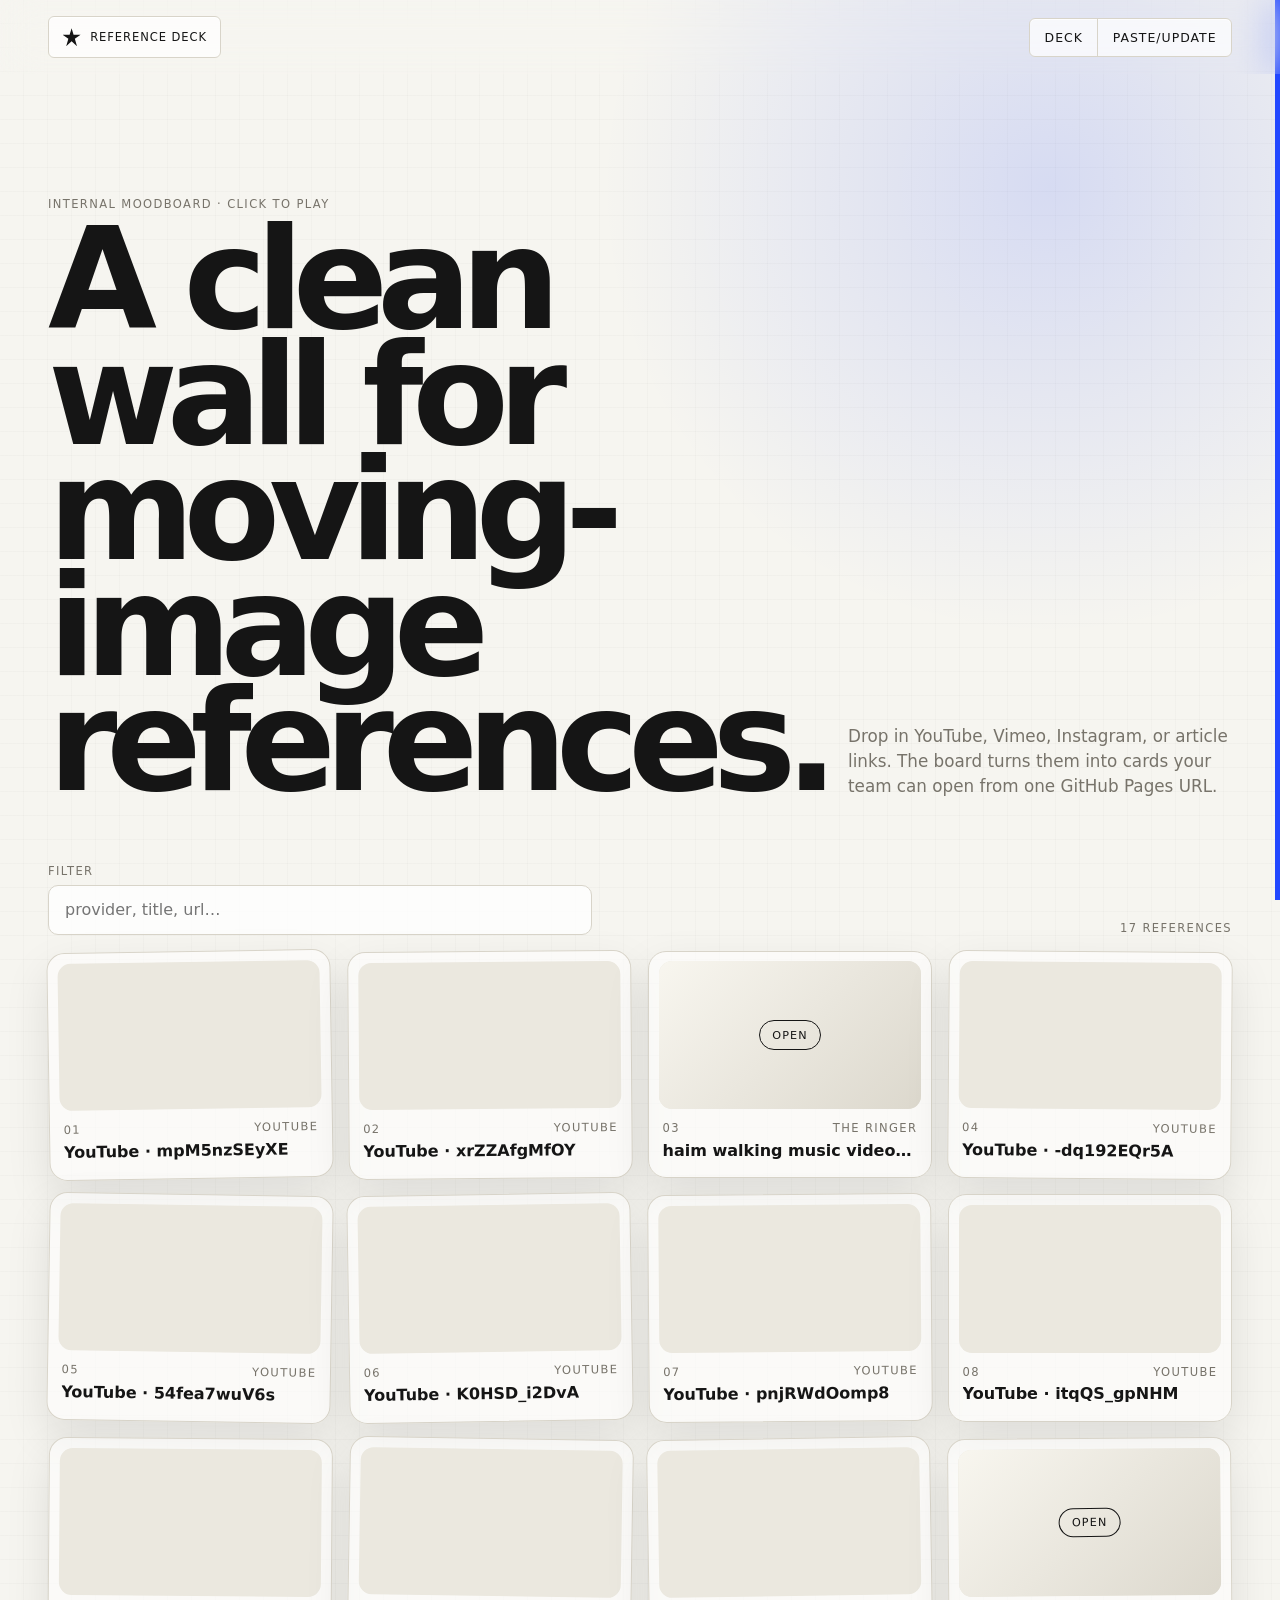
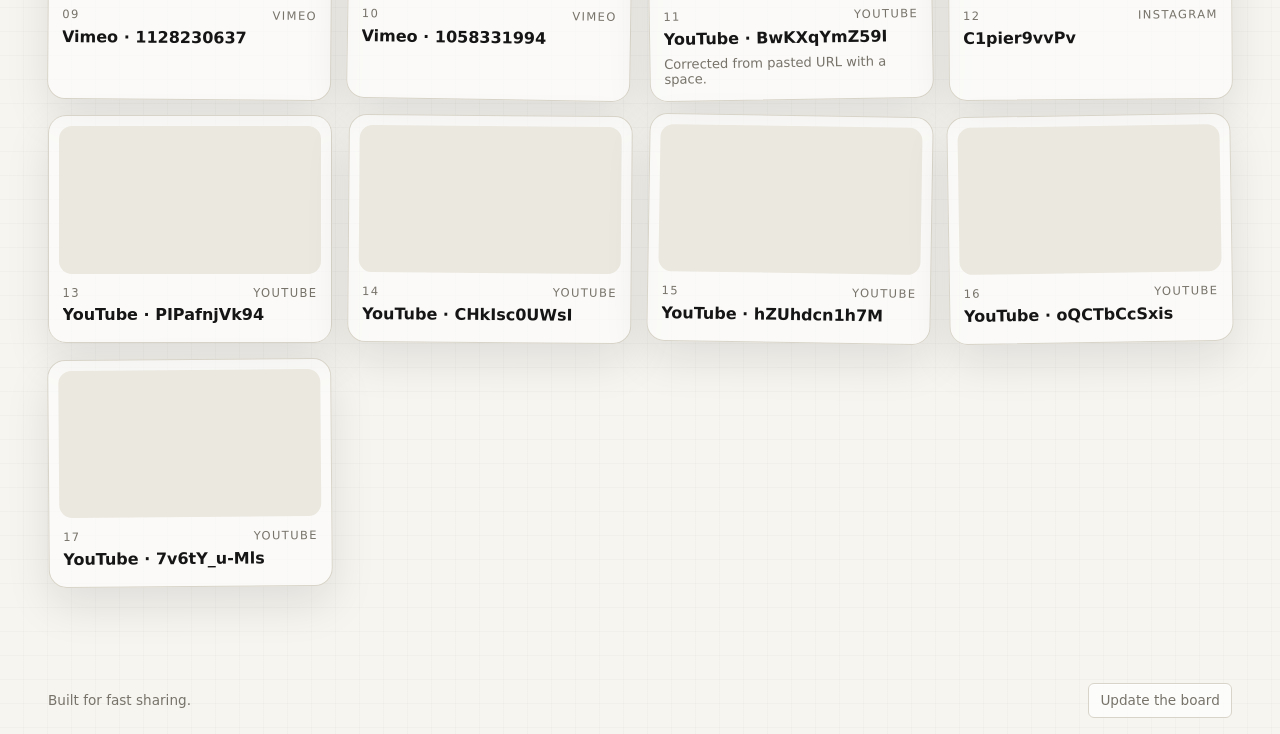
==== index.html @ 8a028670 "Build GitHub Pages reference deck" ====
<!doctype html>
<html lang="en">
  <head>
    <meta charset="utf-8" />
    <meta name="viewport" content="width=device-width, initial-scale=1" />
    <meta name="description" content="A minimal internal moving-image reference board." />
    <title>Reference Deck</title>
    <link rel="preconnect" href="https://www.youtube-nocookie.com" />
    <link rel="preconnect" href="https://player.vimeo.com" />
    <link rel="stylesheet" href="styles.css" />
  </head>
  <body>
    <header class="site-header">
      <a class="brand" href="./" aria-label="Reference Deck home">
        <span class="brand-mark"></span>
        <span>Reference Deck</span>
      </a>
      <nav class="nav">
        <a href="#grid">deck</a>
        <a href="admin.html">paste/update</a>
      </nav>
    </header>

    <main>
      <section class="hero" aria-labelledby="page-title">
        <div>
          <p class="eyebrow">internal moodboard · click to play</p>
          <h1 id="page-title">A clean wall for moving-image references.</h1>
        </div>
        <p class="hero-copy">Drop in YouTube, Vimeo, Instagram, or article links. The board turns them into cards your team can open from one GitHub Pages URL.</p>
      </section>

      <section class="toolbar" aria-label="Reference controls">
        <label class="search-wrap">
          <span>filter</span>
          <input id="search" type="search" placeholder="provider, title, url…" autocomplete="off" />
        </label>
        <div class="stats"><span id="count">0</span> references</div>
      </section>

      <section id="grid" class="reference-grid" aria-live="polite"></section>
      <p id="empty" class="empty" hidden>No references match that filter.</p>
    </main>

    <footer class="site-footer">
      <span>Built for fast sharing.</span>
      <a href="admin.html">Update the board</a>
    </footer>

    <template id="card-template">
      <article class="card">
        <a class="media" target="_blank" rel="noreferrer">
          <iframe title="" loading="lazy" allow="accelerometer; autoplay; clipboard-write; encrypted-media; gyroscope; picture-in-picture; web-share" allowfullscreen></iframe>
          <div class="fallback"><span>open</span></div>
        </a>
        <div class="card-meta">
          <span class="index"></span>
          <span class="provider"></span>
        </div>
        <a class="card-title" target="_blank" rel="noreferrer"></a>
        <p class="note"></p>
      </article>
    </template>

    <script src="app.js" type="module"></script>
  </body>
</html>
---- styles.css ----
:root {
  --bg: #f6f5f0;
  --ink: #151515;
  --muted: #77736a;
  --line: #d8d4c9;
  --panel: rgba(255, 255, 255, 0.72);
  --blue: #2147ff;
  --red: #ff3a2f;
  --shadow: 0 18px 45px rgba(24, 24, 24, 0.10);
  font-family: Inter, ui-sans-serif, system-ui, -apple-system, BlinkMacSystemFont, "Segoe UI", sans-serif;
}

* { box-sizing: border-box; }

body {
  margin: 0;
  min-height: 100vh;
  color: var(--ink);
  background:
    radial-gradient(circle at 82% 8%, rgba(33, 71, 255, 0.15), transparent 28rem),
    linear-gradient(90deg, transparent 0 23px, rgba(21, 21, 21, 0.035) 24px),
    linear-gradient(180deg, transparent 0 23px, rgba(21, 21, 21, 0.035) 24px),
    var(--bg);
  background-size: auto, 24px 24px, 24px 24px, auto;
}

body::after {
  content: "";
  position: fixed;
  inset: 0 0 0 auto;
  width: 5px;
  background: var(--blue);
  pointer-events: none;
}

a { color: inherit; }

.site-header,
.site-footer {
  display: flex;
  align-items: center;
  justify-content: space-between;
  gap: 1rem;
  padding: 1rem clamp(1rem, 4vw, 3rem);
}

.site-header { position: sticky; top: 0; z-index: 5; backdrop-filter: blur(18px); }

.brand,
.nav,
.site-footer a,
button,
.ghost-button {
  border: 1px solid var(--line);
  border-radius: 6px;
  background: var(--panel);
  box-shadow: inset 0 1px 0 rgba(255,255,255,.8);
}

.brand {
  display: inline-flex;
  align-items: center;
  gap: .6rem;
  padding: .7rem .85rem;
  text-decoration: none;
  text-transform: uppercase;
  letter-spacing: .08em;
  font-size: .72rem;
}

.brand-mark {
  width: 18px;
  height: 18px;
  background: var(--ink);
  clip-path: polygon(50% 0, 61% 36%, 100% 36%, 68% 58%, 80% 100%, 50% 73%, 20% 100%, 32% 58%, 0 36%, 39% 36%);
}

.nav { display: flex; overflow: hidden; }
.nav a { padding: .7rem .9rem; text-decoration: none; font-size: .78rem; text-transform: uppercase; letter-spacing: .08em; }
.nav a + a { border-left: 1px solid var(--line); }

main { width: min(1500px, 100%); margin: 0 auto; padding: 3rem clamp(1rem, 4vw, 3rem) 5rem; }

.hero { display: grid; grid-template-columns: minmax(0, 1.1fr) minmax(17rem, .55fr); gap: 2rem; align-items: end; margin: 7vh 0 4rem; }
.eyebrow, .card-meta, .stats, label span { color: var(--muted); text-transform: uppercase; letter-spacing: .12em; font-size: .72rem; }
h1 { max-width: 980px; margin: 0; font-size: clamp(3.2rem, 11vw, 10rem); line-height: .82; letter-spacing: -.08em; }
.hero-copy { max-width: 31rem; margin: 0; color: var(--muted); font-size: 1.05rem; line-height: 1.5; }

.toolbar { display: flex; align-items: end; justify-content: space-between; gap: 1rem; margin-bottom: 1rem; }
.search-wrap { display: grid; gap: .45rem; width: min(34rem, 100%); }
input, textarea { width: 100%; border: 1px solid var(--line); border-radius: 10px; background: rgba(255,255,255,.82); color: var(--ink); padding: .9rem 1rem; font: inherit; }
textarea { min-height: 18rem; resize: vertical; font-family: ui-monospace, SFMono-Regular, Menlo, Consolas, monospace; }

.reference-grid { display: grid; grid-template-columns: repeat(auto-fill, minmax(250px, 1fr)); gap: 1rem; perspective: 1200px; }
.card { min-width: 0; border: 1px solid var(--line); border-radius: 18px; padding: .6rem; background: rgba(255,255,255,.58); box-shadow: var(--shadow); transform: rotate(var(--tilt, 0deg)); transition: transform .18s ease, box-shadow .18s ease; }
.card:hover { transform: translateY(-6px) rotate(0deg); box-shadow: 0 24px 70px rgba(24,24,24,.16); }
.media { position: relative; display: block; aspect-ratio: 16 / 9; overflow: hidden; border-radius: 13px; background: #ebe8df; }
.media iframe { width: 100%; height: 100%; border: 0; }
.fallback { position: absolute; inset: 0; display: grid; place-items: center; background: linear-gradient(135deg, #f8f6ef, #dcd8cd); }
.fallback span { border: 1px solid var(--ink); border-radius: 999px; padding: .45rem .75rem; text-transform: uppercase; letter-spacing: .1em; font-size: .7rem; }
.card-meta { display: flex; justify-content: space-between; margin: .75rem .25rem .35rem; }
.card-title { display: block; margin: 0 .25rem .5rem; overflow: hidden; text-overflow: ellipsis; white-space: nowrap; font-weight: 650; text-decoration: none; }
.note { margin: 0 .25rem .25rem; color: var(--muted); font-size: .82rem; }
.empty { color: var(--muted); padding: 2rem 0; }

.admin-layout { display: grid; grid-template-columns: minmax(0, 1fr) 22rem; gap: 1rem; align-items: start; }
.panel { border: 1px solid var(--line); border-radius: 18px; background: var(--panel); padding: 1rem; box-shadow: var(--shadow); }
.actions { display: flex; flex-wrap: wrap; gap: .6rem; margin-top: .8rem; }
button, .ghost-button { cursor: pointer; padding: .8rem 1rem; font: inherit; text-decoration: none; }
button.primary { background: var(--ink); color: white; border-color: var(--ink); }
.help { color: var(--muted); line-height: 1.5; }
.status { min-height: 1.5rem; color: var(--blue); }
.site-footer { color: var(--muted); font-size: .85rem; }
.site-footer a { padding: .55rem .7rem; text-decoration: none; }

@media (max-width: 760px) {
  .hero, .admin-layout { grid-template-columns: 1fr; }
  .site-header { align-items: stretch; flex-direction: column; }
  .nav { width: 100%; }
  .nav a { flex: 1; text-align: center; }
  .toolbar { align-items: stretch; flex-direction: column; }
}
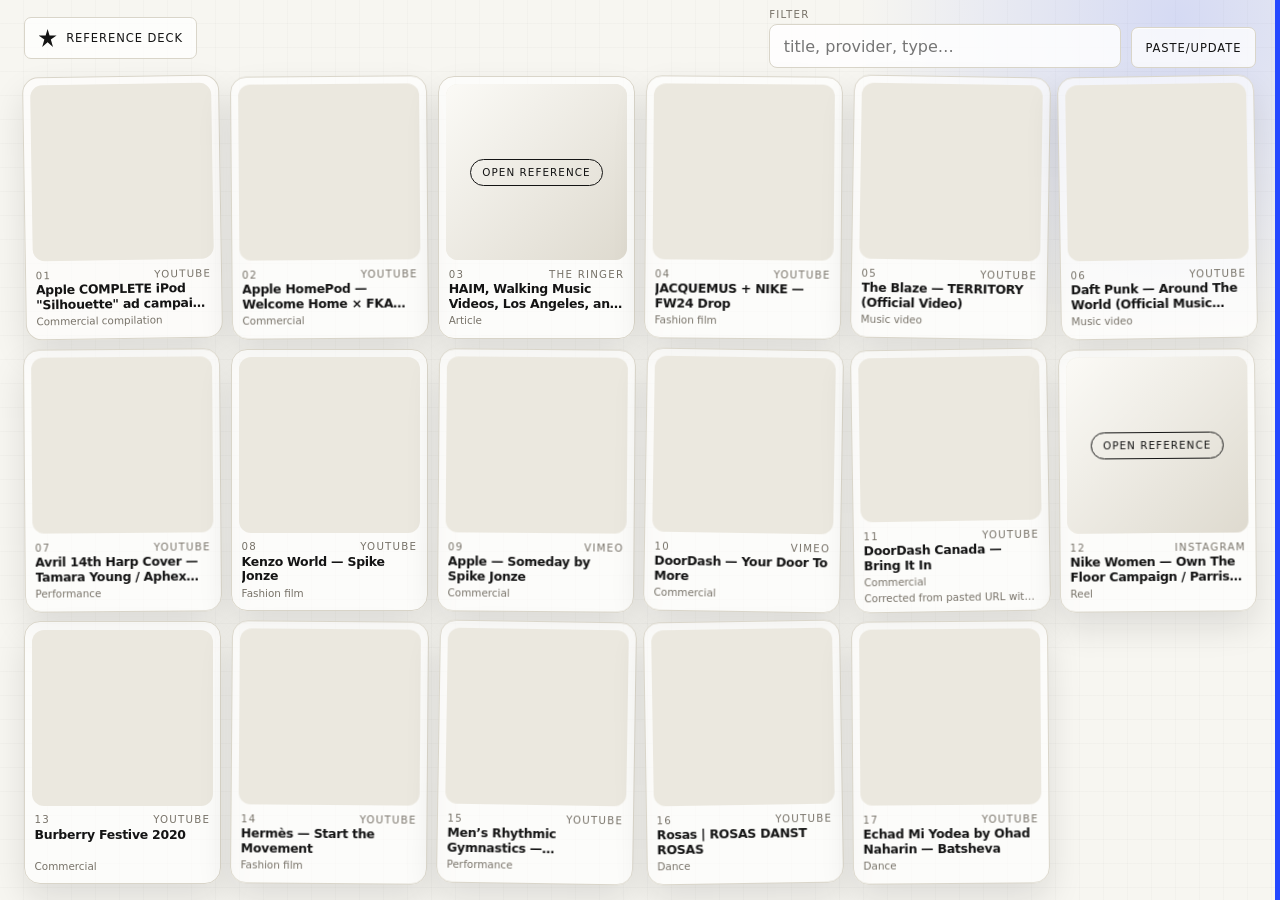
==== commit 02638840: "Simplify reference deck layout" ====
--- a/index.html
+++ b/index.html
@@ -3,7 +3,7 @@
   <head>
     <meta charset="utf-8" />
     <meta name="viewport" content="width=device-width, initial-scale=1" />
-    <meta name="description" content="A minimal internal moving-image reference board." />
+    <meta name="description" content="A one-screen internal moving-image reference board." />
     <title>Reference Deck</title>
     <link rel="preconnect" href="https://www.youtube-nocookie.com" />
     <link rel="preconnect" href="https://player.vimeo.com" />
@@ -11,54 +11,30 @@
   </head>
   <body>
     <header class="site-header">
-      <a class="brand" href="./" aria-label="Reference Deck home">
-        <span class="brand-mark"></span>
-        <span>Reference Deck</span>
-      </a>
-      <nav class="nav">
-        <a href="#grid">deck</a>
-        <a href="admin.html">paste/update</a>
-      </nav>
+      <a class="brand" href="./" aria-label="Reference Deck home"><span class="brand-mark"></span><span>Reference Deck</span></a>
+      <div class="header-tools">
+        <label class="search-wrap"><span>filter</span><input id="search" type="search" placeholder="title, provider, type…" autocomplete="off" /></label>
+        <a class="admin-link" href="admin.html">paste/update</a>
+      </div>
     </header>
 
-    <main>
-      <section class="hero" aria-labelledby="page-title">
-        <div>
-          <p class="eyebrow">internal moodboard · click to play</p>
-          <h1 id="page-title">A clean wall for moving-image references.</h1>
-        </div>
-        <p class="hero-copy">Drop in YouTube, Vimeo, Instagram, or article links. The board turns them into cards your team can open from one GitHub Pages URL.</p>
-      </section>
-
-      <section class="toolbar" aria-label="Reference controls">
-        <label class="search-wrap">
-          <span>filter</span>
-          <input id="search" type="search" placeholder="provider, title, url…" autocomplete="off" />
-        </label>
-        <div class="stats"><span id="count">0</span> references</div>
-      </section>
-
+    <main class="deck-shell">
       <section id="grid" class="reference-grid" aria-live="polite"></section>
-      <p id="empty" class="empty" hidden>No references match that filter.</p>
+      <p id="empty" class="empty" hidden>No matches.</p>
     </main>
-
-    <footer class="site-footer">
-      <span>Built for fast sharing.</span>
-      <a href="admin.html">Update the board</a>
-    </footer>
 
     <template id="card-template">
       <article class="card">
-        <a class="media" target="_blank" rel="noreferrer">
+        <a class="media" target="_blank" rel="noreferrer" aria-label="Open reference">
           <iframe title="" loading="lazy" allow="accelerometer; autoplay; clipboard-write; encrypted-media; gyroscope; picture-in-picture; web-share" allowfullscreen></iframe>
-          <div class="fallback"><span>open</span></div>
+          <div class="fallback"><span>open reference</span></div>
         </a>
-        <div class="card-meta">
-          <span class="index"></span>
-          <span class="provider"></span>
+        <div class="card-info">
+          <div class="card-meta"><span class="index"></span><span class="provider"></span></div>
+          <a class="card-title" target="_blank" rel="noreferrer"></a>
+          <p class="type"></p>
+          <p class="note"></p>
         </div>
-        <a class="card-title" target="_blank" rel="noreferrer"></a>
-        <p class="note"></p>
       </article>
     </template>
 
--- a/styles.css
+++ b/styles.css
@@ -1,25 +1,26 @@
 :root {
-  --bg: #f6f5f0;
-  --ink: #151515;
-  --muted: #77736a;
-  --line: #d8d4c9;
-  --panel: rgba(255, 255, 255, 0.72);
-  --blue: #2147ff;
+  --bg: #f7f6f1;
+  --ink: #141414;
+  --muted: #777268;
+  --line: #d9d5c9;
+  --panel: rgba(255, 255, 255, 0.76);
+  --blue: #2448ff;
   --red: #ff3a2f;
-  --shadow: 0 18px 45px rgba(24, 24, 24, 0.10);
+  --shadow: 0 16px 34px rgba(20, 20, 20, 0.11);
   font-family: Inter, ui-sans-serif, system-ui, -apple-system, BlinkMacSystemFont, "Segoe UI", sans-serif;
 }
 
 * { box-sizing: border-box; }
 
+html, body { height: 100%; overflow: hidden; }
+
 body {
   margin: 0;
-  min-height: 100vh;
   color: var(--ink);
   background:
-    radial-gradient(circle at 82% 8%, rgba(33, 71, 255, 0.15), transparent 28rem),
-    linear-gradient(90deg, transparent 0 23px, rgba(21, 21, 21, 0.035) 24px),
-    linear-gradient(180deg, transparent 0 23px, rgba(21, 21, 21, 0.035) 24px),
+    radial-gradient(circle at 92% 2%, rgba(36, 72, 255, 0.16), transparent 20rem),
+    linear-gradient(90deg, transparent 0 23px, rgba(20, 20, 20, 0.035) 24px),
+    linear-gradient(180deg, transparent 0 23px, rgba(20, 20, 20, 0.035) 24px),
     var(--bg);
   background-size: auto, 24px 24px, 24px 24px, auto;
 }
@@ -35,24 +36,18 @@
 
 a { color: inherit; }
 
-.site-header,
-.site-footer {
+.site-header {
+  height: 76px;
   display: flex;
   align-items: center;
   justify-content: space-between;
   gap: 1rem;
-  padding: 1rem clamp(1rem, 4vw, 3rem);
+  padding: .85rem clamp(.85rem, 2vw, 1.5rem);
 }
 
-.site-header { position: sticky; top: 0; z-index: 5; backdrop-filter: blur(18px); }
-
-.brand,
-.nav,
-.site-footer a,
-button,
-.ghost-button {
+.brand, .admin-link, input, button, .ghost-button {
   border: 1px solid var(--line);
-  border-radius: 6px;
+  border-radius: 7px;
   background: var(--panel);
   box-shadow: inset 0 1px 0 rgba(255,255,255,.8);
 }
@@ -66,6 +61,7 @@
   text-transform: uppercase;
   letter-spacing: .08em;
   font-size: .72rem;
+  white-space: nowrap;
 }
 
 .brand-mark {
@@ -75,34 +71,56 @@
   clip-path: polygon(50% 0, 61% 36%, 100% 36%, 68% 58%, 80% 100%, 50% 73%, 20% 100%, 32% 58%, 0 36%, 39% 36%);
 }
 
-.nav { display: flex; overflow: hidden; }
-.nav a { padding: .7rem .9rem; text-decoration: none; font-size: .78rem; text-transform: uppercase; letter-spacing: .08em; }
-.nav a + a { border-left: 1px solid var(--line); }
+.header-tools { display: flex; align-items: end; gap: .6rem; min-width: 0; }
+.search-wrap { display: grid; gap: .25rem; width: min(30vw, 22rem); }
+.search-wrap span, .card-meta, label span { color: var(--muted); text-transform: uppercase; letter-spacing: .12em; font-size: .64rem; }
+input, textarea { width: 100%; border: 1px solid var(--line); border-radius: 8px; background: rgba(255,255,255,.84); color: var(--ink); padding: .72rem .85rem; font: inherit; }
+.admin-link { padding: .78rem .85rem; text-decoration: none; text-transform: uppercase; letter-spacing: .08em; font-size: .72rem; white-space: nowrap; }
 
-main { width: min(1500px, 100%); margin: 0 auto; padding: 3rem clamp(1rem, 4vw, 3rem) 5rem; }
+.deck-shell { height: calc(100vh - 76px); padding: 0 clamp(.85rem, 2vw, 1.5rem) 1rem; }
+.reference-grid {
+  height: 100%;
+  display: grid;
+  grid-template-columns: repeat(6, minmax(0, 1fr));
+  grid-auto-rows: minmax(0, 1fr);
+  gap: clamp(.45rem, .8vw, .8rem);
+  perspective: 1200px;
+}
 
-.hero { display: grid; grid-template-columns: minmax(0, 1.1fr) minmax(17rem, .55fr); gap: 2rem; align-items: end; margin: 7vh 0 4rem; }
-.eyebrow, .card-meta, .stats, label span { color: var(--muted); text-transform: uppercase; letter-spacing: .12em; font-size: .72rem; }
-h1 { max-width: 980px; margin: 0; font-size: clamp(3.2rem, 11vw, 10rem); line-height: .82; letter-spacing: -.08em; }
+.card {
+  min-width: 0;
+  min-height: 0;
+  display: grid;
+  grid-template-rows: minmax(0, 1fr) auto;
+  border: 1px solid var(--line);
+  border-radius: 16px;
+  padding: .45rem;
+  background: rgba(255,255,255,.62);
+  box-shadow: var(--shadow);
+  transform: rotate(var(--tilt, 0deg));
+  transition: transform .18s ease, box-shadow .18s ease;
+  overflow: hidden;
+}
+.card:hover { transform: translateY(-4px) rotate(0deg); box-shadow: 0 22px 54px rgba(20,20,20,.16); z-index: 2; }
+.media { position: relative; display: block; min-height: 0; overflow: hidden; border-radius: 12px; background: #ebe8df; }
+.media iframe { width: 100%; height: 100%; border: 0; }
+.fallback { position: absolute; inset: 0; display: grid; place-items: center; background: linear-gradient(135deg, #fbfaf6, #dedacf); }
+.fallback span { border: 1px solid var(--ink); border-radius: 999px; padding: .4rem .7rem; text-transform: uppercase; letter-spacing: .1em; font-size: .65rem; }
+.card-info { min-width: 0; padding: .45rem .15rem .05rem; }
+.card-meta { display: flex; justify-content: space-between; gap: .5rem; margin-bottom: .18rem; }
+.card-title { display: -webkit-box; -webkit-line-clamp: 2; -webkit-box-orient: vertical; overflow: hidden; min-height: 2.3em; font-size: clamp(.78rem, .95vw, .98rem); line-height: 1.13; font-weight: 720; letter-spacing: -.02em; text-decoration: none; }
+.type, .note { margin: .2rem 0 0; color: var(--muted); font-size: clamp(.65rem, .72vw, .78rem); overflow: hidden; text-overflow: ellipsis; white-space: nowrap; }
+.empty { position: fixed; inset: 50% auto auto 50%; transform: translate(-50%, -50%); color: var(--muted); }
+
+/* Admin page keeps the same visual system but is allowed to scroll for editing long lists. */
+body:has(.admin-layout) { overflow: auto; }
+body:has(.admin-layout) .site-header { position: sticky; top: 0; z-index: 5; backdrop-filter: blur(18px); }
+body:has(.admin-layout) main { width: min(1280px, 100%); margin: 0 auto; padding: 2rem clamp(1rem, 4vw, 3rem) 5rem; }
+.hero { display: grid; grid-template-columns: minmax(0, 1fr) minmax(17rem, .45fr); gap: 2rem; align-items: end; margin: 4vh 0 2rem; }
+.eyebrow { color: var(--muted); text-transform: uppercase; letter-spacing: .12em; font-size: .72rem; }
+h1 { max-width: 900px; margin: 0; font-size: clamp(3rem, 8vw, 7rem); line-height: .86; letter-spacing: -.08em; }
 .hero-copy { max-width: 31rem; margin: 0; color: var(--muted); font-size: 1.05rem; line-height: 1.5; }
-
-.toolbar { display: flex; align-items: end; justify-content: space-between; gap: 1rem; margin-bottom: 1rem; }
-.search-wrap { display: grid; gap: .45rem; width: min(34rem, 100%); }
-input, textarea { width: 100%; border: 1px solid var(--line); border-radius: 10px; background: rgba(255,255,255,.82); color: var(--ink); padding: .9rem 1rem; font: inherit; }
 textarea { min-height: 18rem; resize: vertical; font-family: ui-monospace, SFMono-Regular, Menlo, Consolas, monospace; }
-
-.reference-grid { display: grid; grid-template-columns: repeat(auto-fill, minmax(250px, 1fr)); gap: 1rem; perspective: 1200px; }
-.card { min-width: 0; border: 1px solid var(--line); border-radius: 18px; padding: .6rem; background: rgba(255,255,255,.58); box-shadow: var(--shadow); transform: rotate(var(--tilt, 0deg)); transition: transform .18s ease, box-shadow .18s ease; }
-.card:hover { transform: translateY(-6px) rotate(0deg); box-shadow: 0 24px 70px rgba(24,24,24,.16); }
-.media { position: relative; display: block; aspect-ratio: 16 / 9; overflow: hidden; border-radius: 13px; background: #ebe8df; }
-.media iframe { width: 100%; height: 100%; border: 0; }
-.fallback { position: absolute; inset: 0; display: grid; place-items: center; background: linear-gradient(135deg, #f8f6ef, #dcd8cd); }
-.fallback span { border: 1px solid var(--ink); border-radius: 999px; padding: .45rem .75rem; text-transform: uppercase; letter-spacing: .1em; font-size: .7rem; }
-.card-meta { display: flex; justify-content: space-between; margin: .75rem .25rem .35rem; }
-.card-title { display: block; margin: 0 .25rem .5rem; overflow: hidden; text-overflow: ellipsis; white-space: nowrap; font-weight: 650; text-decoration: none; }
-.note { margin: 0 .25rem .25rem; color: var(--muted); font-size: .82rem; }
-.empty { color: var(--muted); padding: 2rem 0; }
-
 .admin-layout { display: grid; grid-template-columns: minmax(0, 1fr) 22rem; gap: 1rem; align-items: start; }
 .panel { border: 1px solid var(--line); border-radius: 18px; background: var(--panel); padding: 1rem; box-shadow: var(--shadow); }
 .actions { display: flex; flex-wrap: wrap; gap: .6rem; margin-top: .8rem; }
@@ -110,13 +128,18 @@
 button.primary { background: var(--ink); color: white; border-color: var(--ink); }
 .help { color: var(--muted); line-height: 1.5; }
 .status { min-height: 1.5rem; color: var(--blue); }
-.site-footer { color: var(--muted); font-size: .85rem; }
-.site-footer a { padding: .55rem .7rem; text-decoration: none; }
 
-@media (max-width: 760px) {
-  .hero, .admin-layout { grid-template-columns: 1fr; }
-  .site-header { align-items: stretch; flex-direction: column; }
-  .nav { width: 100%; }
-  .nav a { flex: 1; text-align: center; }
-  .toolbar { align-items: stretch; flex-direction: column; }
+@media (max-width: 1100px) { .reference-grid { grid-template-columns: repeat(5, minmax(0, 1fr)); } }
+@media (max-width: 860px) {
+  .site-header { height: 116px; align-items: stretch; flex-direction: column; }
+  .header-tools { width: 100%; }
+  .search-wrap { width: 100%; }
+  .deck-shell { height: calc(100vh - 116px); }
+  .reference-grid { grid-template-columns: repeat(3, minmax(0, 1fr)); }
+  .admin-layout, .hero { grid-template-columns: 1fr; }
 }
+@media (max-width: 560px) {
+  .reference-grid { grid-template-columns: repeat(2, minmax(0, 1fr)); }
+  .card-title { -webkit-line-clamp: 1; min-height: auto; }
+  .type, .note { display: none; }
+}
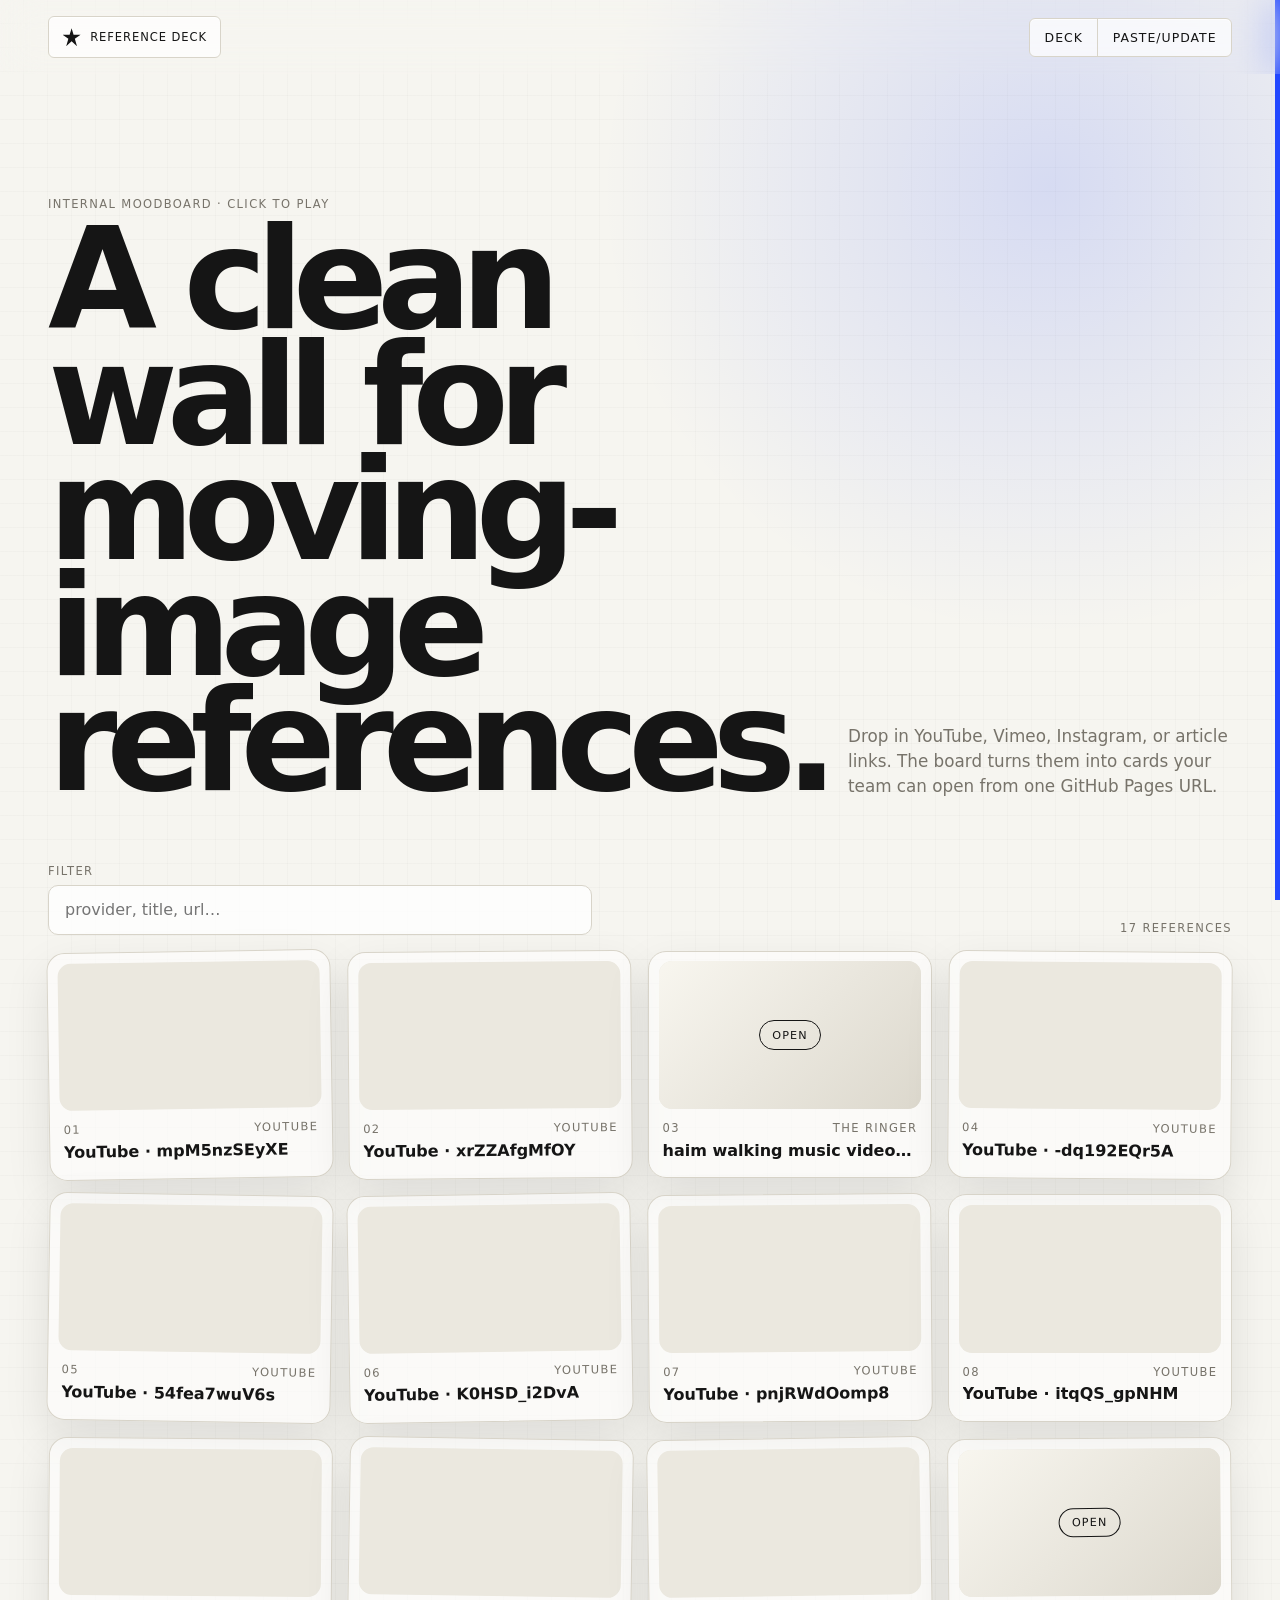
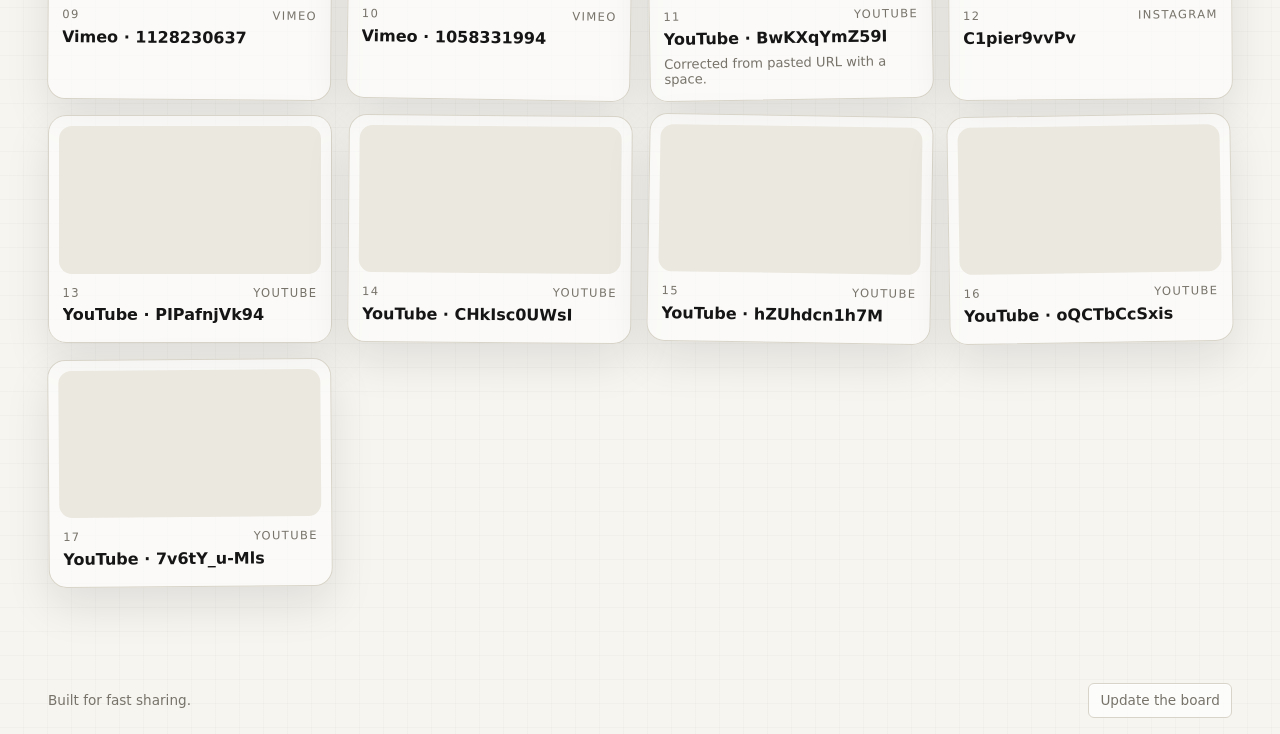
==== commit 8cbd8003: "Merge branch 'main' into codex/create-github-pages-video-reference-site-mbjbkf" ====
--- a/index.html
+++ b/index.html
@@ -3,7 +3,7 @@
   <head>
     <meta charset="utf-8" />
     <meta name="viewport" content="width=device-width, initial-scale=1" />
-    <meta name="description" content="A one-screen internal moving-image reference board." />
+    <meta name="description" content="A minimal internal moving-image reference board." />
     <title>Reference Deck</title>
     <link rel="preconnect" href="https://www.youtube-nocookie.com" />
     <link rel="preconnect" href="https://player.vimeo.com" />
@@ -11,30 +11,54 @@
   </head>
   <body>
     <header class="site-header">
-      <a class="brand" href="./" aria-label="Reference Deck home"><span class="brand-mark"></span><span>Reference Deck</span></a>
-      <div class="header-tools">
-        <label class="search-wrap"><span>filter</span><input id="search" type="search" placeholder="title, provider, type…" autocomplete="off" /></label>
-        <a class="admin-link" href="admin.html">paste/update</a>
-      </div>
+      <a class="brand" href="./" aria-label="Reference Deck home">
+        <span class="brand-mark"></span>
+        <span>Reference Deck</span>
+      </a>
+      <nav class="nav">
+        <a href="#grid">deck</a>
+        <a href="admin.html">paste/update</a>
+      </nav>
     </header>
 
-    <main class="deck-shell">
+    <main>
+      <section class="hero" aria-labelledby="page-title">
+        <div>
+          <p class="eyebrow">internal moodboard · click to play</p>
+          <h1 id="page-title">A clean wall for moving-image references.</h1>
+        </div>
+        <p class="hero-copy">Drop in YouTube, Vimeo, Instagram, or article links. The board turns them into cards your team can open from one GitHub Pages URL.</p>
+      </section>
+
+      <section class="toolbar" aria-label="Reference controls">
+        <label class="search-wrap">
+          <span>filter</span>
+          <input id="search" type="search" placeholder="provider, title, url…" autocomplete="off" />
+        </label>
+        <div class="stats"><span id="count">0</span> references</div>
+      </section>
+
       <section id="grid" class="reference-grid" aria-live="polite"></section>
-      <p id="empty" class="empty" hidden>No matches.</p>
+      <p id="empty" class="empty" hidden>No references match that filter.</p>
     </main>
+
+    <footer class="site-footer">
+      <span>Built for fast sharing.</span>
+      <a href="admin.html">Update the board</a>
+    </footer>
 
     <template id="card-template">
       <article class="card">
-        <a class="media" target="_blank" rel="noreferrer" aria-label="Open reference">
+        <a class="media" target="_blank" rel="noreferrer">
           <iframe title="" loading="lazy" allow="accelerometer; autoplay; clipboard-write; encrypted-media; gyroscope; picture-in-picture; web-share" allowfullscreen></iframe>
-          <div class="fallback"><span>open reference</span></div>
+          <div class="fallback"><span>open</span></div>
         </a>
-        <div class="card-info">
-          <div class="card-meta"><span class="index"></span><span class="provider"></span></div>
-          <a class="card-title" target="_blank" rel="noreferrer"></a>
-          <p class="type"></p>
-          <p class="note"></p>
+        <div class="card-meta">
+          <span class="index"></span>
+          <span class="provider"></span>
         </div>
+        <a class="card-title" target="_blank" rel="noreferrer"></a>
+        <p class="note"></p>
       </article>
     </template>
 
--- a/styles.css
+++ b/styles.css
@@ -1,26 +1,25 @@
 :root {
-  --bg: #f7f6f1;
-  --ink: #141414;
-  --muted: #777268;
-  --line: #d9d5c9;
-  --panel: rgba(255, 255, 255, 0.76);
-  --blue: #2448ff;
+  --bg: #f6f5f0;
+  --ink: #151515;
+  --muted: #77736a;
+  --line: #d8d4c9;
+  --panel: rgba(255, 255, 255, 0.72);
+  --blue: #2147ff;
   --red: #ff3a2f;
-  --shadow: 0 16px 34px rgba(20, 20, 20, 0.11);
+  --shadow: 0 18px 45px rgba(24, 24, 24, 0.10);
   font-family: Inter, ui-sans-serif, system-ui, -apple-system, BlinkMacSystemFont, "Segoe UI", sans-serif;
 }
 
 * { box-sizing: border-box; }
 
-html, body { height: 100%; overflow: hidden; }
-
 body {
   margin: 0;
+  min-height: 100vh;
   color: var(--ink);
   background:
-    radial-gradient(circle at 92% 2%, rgba(36, 72, 255, 0.16), transparent 20rem),
-    linear-gradient(90deg, transparent 0 23px, rgba(20, 20, 20, 0.035) 24px),
-    linear-gradient(180deg, transparent 0 23px, rgba(20, 20, 20, 0.035) 24px),
+    radial-gradient(circle at 82% 8%, rgba(33, 71, 255, 0.15), transparent 28rem),
+    linear-gradient(90deg, transparent 0 23px, rgba(21, 21, 21, 0.035) 24px),
+    linear-gradient(180deg, transparent 0 23px, rgba(21, 21, 21, 0.035) 24px),
     var(--bg);
   background-size: auto, 24px 24px, 24px 24px, auto;
 }
@@ -36,18 +35,24 @@
 
 a { color: inherit; }
 
-.site-header {
-  height: 76px;
+.site-header,
+.site-footer {
   display: flex;
   align-items: center;
   justify-content: space-between;
   gap: 1rem;
-  padding: .85rem clamp(.85rem, 2vw, 1.5rem);
+  padding: 1rem clamp(1rem, 4vw, 3rem);
 }
 
-.brand, .admin-link, input, button, .ghost-button {
+.site-header { position: sticky; top: 0; z-index: 5; backdrop-filter: blur(18px); }
+
+.brand,
+.nav,
+.site-footer a,
+button,
+.ghost-button {
   border: 1px solid var(--line);
-  border-radius: 7px;
+  border-radius: 6px;
   background: var(--panel);
   box-shadow: inset 0 1px 0 rgba(255,255,255,.8);
 }
@@ -61,7 +66,6 @@
   text-transform: uppercase;
   letter-spacing: .08em;
   font-size: .72rem;
-  white-space: nowrap;
 }
 
 .brand-mark {
@@ -71,56 +75,34 @@
   clip-path: polygon(50% 0, 61% 36%, 100% 36%, 68% 58%, 80% 100%, 50% 73%, 20% 100%, 32% 58%, 0 36%, 39% 36%);
 }
 
-.header-tools { display: flex; align-items: end; gap: .6rem; min-width: 0; }
-.search-wrap { display: grid; gap: .25rem; width: min(30vw, 22rem); }
-.search-wrap span, .card-meta, label span { color: var(--muted); text-transform: uppercase; letter-spacing: .12em; font-size: .64rem; }
-input, textarea { width: 100%; border: 1px solid var(--line); border-radius: 8px; background: rgba(255,255,255,.84); color: var(--ink); padding: .72rem .85rem; font: inherit; }
-.admin-link { padding: .78rem .85rem; text-decoration: none; text-transform: uppercase; letter-spacing: .08em; font-size: .72rem; white-space: nowrap; }
+.nav { display: flex; overflow: hidden; }
+.nav a { padding: .7rem .9rem; text-decoration: none; font-size: .78rem; text-transform: uppercase; letter-spacing: .08em; }
+.nav a + a { border-left: 1px solid var(--line); }
 
-.deck-shell { height: calc(100vh - 76px); padding: 0 clamp(.85rem, 2vw, 1.5rem) 1rem; }
-.reference-grid {
-  height: 100%;
-  display: grid;
-  grid-template-columns: repeat(6, minmax(0, 1fr));
-  grid-auto-rows: minmax(0, 1fr);
-  gap: clamp(.45rem, .8vw, .8rem);
-  perspective: 1200px;
-}
+main { width: min(1500px, 100%); margin: 0 auto; padding: 3rem clamp(1rem, 4vw, 3rem) 5rem; }
 
-.card {
-  min-width: 0;
-  min-height: 0;
-  display: grid;
-  grid-template-rows: minmax(0, 1fr) auto;
-  border: 1px solid var(--line);
-  border-radius: 16px;
-  padding: .45rem;
-  background: rgba(255,255,255,.62);
-  box-shadow: var(--shadow);
-  transform: rotate(var(--tilt, 0deg));
-  transition: transform .18s ease, box-shadow .18s ease;
-  overflow: hidden;
-}
-.card:hover { transform: translateY(-4px) rotate(0deg); box-shadow: 0 22px 54px rgba(20,20,20,.16); z-index: 2; }
-.media { position: relative; display: block; min-height: 0; overflow: hidden; border-radius: 12px; background: #ebe8df; }
+.hero { display: grid; grid-template-columns: minmax(0, 1.1fr) minmax(17rem, .55fr); gap: 2rem; align-items: end; margin: 7vh 0 4rem; }
+.eyebrow, .card-meta, .stats, label span { color: var(--muted); text-transform: uppercase; letter-spacing: .12em; font-size: .72rem; }
+h1 { max-width: 980px; margin: 0; font-size: clamp(3.2rem, 11vw, 10rem); line-height: .82; letter-spacing: -.08em; }
+.hero-copy { max-width: 31rem; margin: 0; color: var(--muted); font-size: 1.05rem; line-height: 1.5; }
+
+.toolbar { display: flex; align-items: end; justify-content: space-between; gap: 1rem; margin-bottom: 1rem; }
+.search-wrap { display: grid; gap: .45rem; width: min(34rem, 100%); }
+input, textarea { width: 100%; border: 1px solid var(--line); border-radius: 10px; background: rgba(255,255,255,.82); color: var(--ink); padding: .9rem 1rem; font: inherit; }
+textarea { min-height: 18rem; resize: vertical; font-family: ui-monospace, SFMono-Regular, Menlo, Consolas, monospace; }
+
+.reference-grid { display: grid; grid-template-columns: repeat(auto-fill, minmax(250px, 1fr)); gap: 1rem; perspective: 1200px; }
+.card { min-width: 0; border: 1px solid var(--line); border-radius: 18px; padding: .6rem; background: rgba(255,255,255,.58); box-shadow: var(--shadow); transform: rotate(var(--tilt, 0deg)); transition: transform .18s ease, box-shadow .18s ease; }
+.card:hover { transform: translateY(-6px) rotate(0deg); box-shadow: 0 24px 70px rgba(24,24,24,.16); }
+.media { position: relative; display: block; aspect-ratio: 16 / 9; overflow: hidden; border-radius: 13px; background: #ebe8df; }
 .media iframe { width: 100%; height: 100%; border: 0; }
-.fallback { position: absolute; inset: 0; display: grid; place-items: center; background: linear-gradient(135deg, #fbfaf6, #dedacf); }
-.fallback span { border: 1px solid var(--ink); border-radius: 999px; padding: .4rem .7rem; text-transform: uppercase; letter-spacing: .1em; font-size: .65rem; }
-.card-info { min-width: 0; padding: .45rem .15rem .05rem; }
-.card-meta { display: flex; justify-content: space-between; gap: .5rem; margin-bottom: .18rem; }
-.card-title { display: -webkit-box; -webkit-line-clamp: 2; -webkit-box-orient: vertical; overflow: hidden; min-height: 2.3em; font-size: clamp(.78rem, .95vw, .98rem); line-height: 1.13; font-weight: 720; letter-spacing: -.02em; text-decoration: none; }
-.type, .note { margin: .2rem 0 0; color: var(--muted); font-size: clamp(.65rem, .72vw, .78rem); overflow: hidden; text-overflow: ellipsis; white-space: nowrap; }
-.empty { position: fixed; inset: 50% auto auto 50%; transform: translate(-50%, -50%); color: var(--muted); }
+.fallback { position: absolute; inset: 0; display: grid; place-items: center; background: linear-gradient(135deg, #f8f6ef, #dcd8cd); }
+.fallback span { border: 1px solid var(--ink); border-radius: 999px; padding: .45rem .75rem; text-transform: uppercase; letter-spacing: .1em; font-size: .7rem; }
+.card-meta { display: flex; justify-content: space-between; margin: .75rem .25rem .35rem; }
+.card-title { display: block; margin: 0 .25rem .5rem; overflow: hidden; text-overflow: ellipsis; white-space: nowrap; font-weight: 650; text-decoration: none; }
+.note { margin: 0 .25rem .25rem; color: var(--muted); font-size: .82rem; }
+.empty { color: var(--muted); padding: 2rem 0; }
 
-/* Admin page keeps the same visual system but is allowed to scroll for editing long lists. */
-body:has(.admin-layout) { overflow: auto; }
-body:has(.admin-layout) .site-header { position: sticky; top: 0; z-index: 5; backdrop-filter: blur(18px); }
-body:has(.admin-layout) main { width: min(1280px, 100%); margin: 0 auto; padding: 2rem clamp(1rem, 4vw, 3rem) 5rem; }
-.hero { display: grid; grid-template-columns: minmax(0, 1fr) minmax(17rem, .45fr); gap: 2rem; align-items: end; margin: 4vh 0 2rem; }
-.eyebrow { color: var(--muted); text-transform: uppercase; letter-spacing: .12em; font-size: .72rem; }
-h1 { max-width: 900px; margin: 0; font-size: clamp(3rem, 8vw, 7rem); line-height: .86; letter-spacing: -.08em; }
-.hero-copy { max-width: 31rem; margin: 0; color: var(--muted); font-size: 1.05rem; line-height: 1.5; }
-textarea { min-height: 18rem; resize: vertical; font-family: ui-monospace, SFMono-Regular, Menlo, Consolas, monospace; }
 .admin-layout { display: grid; grid-template-columns: minmax(0, 1fr) 22rem; gap: 1rem; align-items: start; }
 .panel { border: 1px solid var(--line); border-radius: 18px; background: var(--panel); padding: 1rem; box-shadow: var(--shadow); }
 .actions { display: flex; flex-wrap: wrap; gap: .6rem; margin-top: .8rem; }
@@ -128,18 +110,13 @@
 button.primary { background: var(--ink); color: white; border-color: var(--ink); }
 .help { color: var(--muted); line-height: 1.5; }
 .status { min-height: 1.5rem; color: var(--blue); }
+.site-footer { color: var(--muted); font-size: .85rem; }
+.site-footer a { padding: .55rem .7rem; text-decoration: none; }
 
-@media (max-width: 1100px) { .reference-grid { grid-template-columns: repeat(5, minmax(0, 1fr)); } }
-@media (max-width: 860px) {
-  .site-header { height: 116px; align-items: stretch; flex-direction: column; }
-  .header-tools { width: 100%; }
-  .search-wrap { width: 100%; }
-  .deck-shell { height: calc(100vh - 116px); }
-  .reference-grid { grid-template-columns: repeat(3, minmax(0, 1fr)); }
-  .admin-layout, .hero { grid-template-columns: 1fr; }
+@media (max-width: 760px) {
+  .hero, .admin-layout { grid-template-columns: 1fr; }
+  .site-header { align-items: stretch; flex-direction: column; }
+  .nav { width: 100%; }
+  .nav a { flex: 1; text-align: center; }
+  .toolbar { align-items: stretch; flex-direction: column; }
 }
-@media (max-width: 560px) {
-  .reference-grid { grid-template-columns: repeat(2, minmax(0, 1fr)); }
-  .card-title { -webkit-line-clamp: 1; min-height: auto; }
-  .type, .note { display: none; }
-}
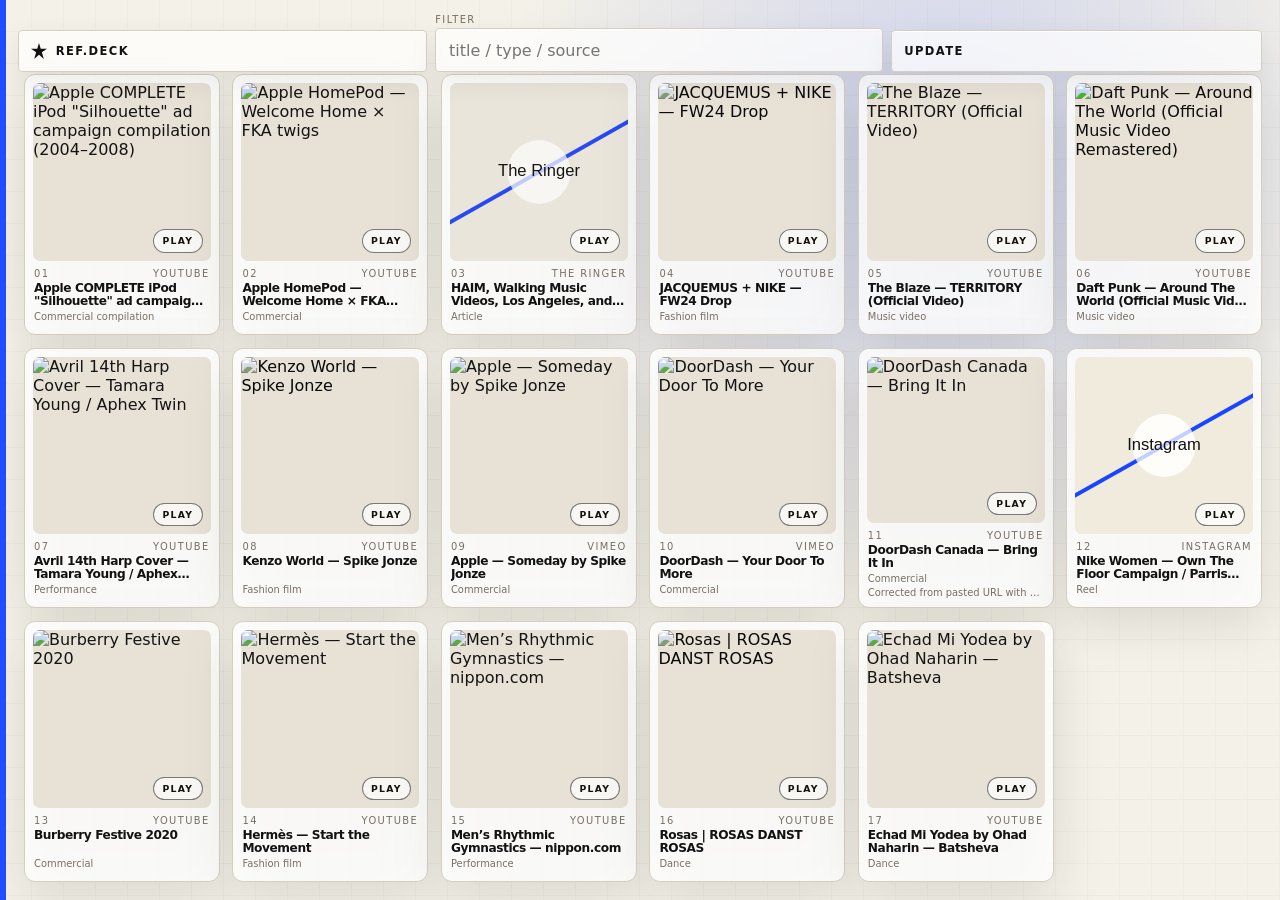
==== commit 0c3436dd: "Redesign deck as visual contact sheet" ====
--- a/index.html
+++ b/index.html
@@ -3,62 +3,36 @@
   <head>
     <meta charset="utf-8" />
     <meta name="viewport" content="width=device-width, initial-scale=1" />
-    <meta name="description" content="A minimal internal moving-image reference board." />
+    <meta name="description" content="A one-screen internal moving-image reference board." />
     <title>Reference Deck</title>
-    <link rel="preconnect" href="https://www.youtube-nocookie.com" />
-    <link rel="preconnect" href="https://player.vimeo.com" />
     <link rel="stylesheet" href="styles.css" />
   </head>
   <body>
-    <header class="site-header">
-      <a class="brand" href="./" aria-label="Reference Deck home">
-        <span class="brand-mark"></span>
-        <span>Reference Deck</span>
-      </a>
-      <nav class="nav">
-        <a href="#grid">deck</a>
-        <a href="admin.html">paste/update</a>
-      </nav>
+    <header class="topbar" aria-label="Reference deck controls">
+      <a class="wordmark" href="./" aria-label="Reference Deck home"><span></span>REF.DECK</a>
+      <label class="filter"><span>filter</span><input id="search" type="search" placeholder="title / type / source" autocomplete="off" /></label>
+      <a class="edit-link" href="admin.html">update</a>
     </header>
 
-    <main>
-      <section class="hero" aria-labelledby="page-title">
-        <div>
-          <p class="eyebrow">internal moodboard · click to play</p>
-          <h1 id="page-title">A clean wall for moving-image references.</h1>
-        </div>
-        <p class="hero-copy">Drop in YouTube, Vimeo, Instagram, or article links. The board turns them into cards your team can open from one GitHub Pages URL.</p>
-      </section>
-
-      <section class="toolbar" aria-label="Reference controls">
-        <label class="search-wrap">
-          <span>filter</span>
-          <input id="search" type="search" placeholder="provider, title, url…" autocomplete="off" />
-        </label>
-        <div class="stats"><span id="count">0</span> references</div>
-      </section>
-
+    <main class="stage" aria-label="Reference board">
       <section id="grid" class="reference-grid" aria-live="polite"></section>
-      <p id="empty" class="empty" hidden>No references match that filter.</p>
+      <p id="empty" class="empty" hidden>No matches.</p>
     </main>
 
-    <footer class="site-footer">
-      <span>Built for fast sharing.</span>
-      <a href="admin.html">Update the board</a>
-    </footer>
-
     <template id="card-template">
-      <article class="card">
-        <a class="media" target="_blank" rel="noreferrer">
-          <iframe title="" loading="lazy" allow="accelerometer; autoplay; clipboard-write; encrypted-media; gyroscope; picture-in-picture; web-share" allowfullscreen></iframe>
-          <div class="fallback"><span>open</span></div>
+      <article class="ref-card">
+        <a class="ref-link" target="_blank" rel="noreferrer">
+          <figure class="thumb-wrap">
+            <img class="thumb" alt="" loading="lazy" />
+            <span class="play">play</span>
+          </figure>
+          <div class="caption">
+            <div class="meta"><span class="index"></span><span class="provider"></span></div>
+            <h2 class="card-title"></h2>
+            <p class="type"></p>
+            <p class="note"></p>
+          </div>
         </a>
-        <div class="card-meta">
-          <span class="index"></span>
-          <span class="provider"></span>
-        </div>
-        <a class="card-title" target="_blank" rel="noreferrer"></a>
-        <p class="note"></p>
       </article>
     </template>
 
--- a/styles.css
+++ b/styles.css
@@ -1,122 +1,217 @@
 :root {
-  --bg: #f6f5f0;
-  --ink: #151515;
-  --muted: #77736a;
-  --line: #d8d4c9;
-  --panel: rgba(255, 255, 255, 0.72);
-  --blue: #2147ff;
-  --red: #ff3a2f;
-  --shadow: 0 18px 45px rgba(24, 24, 24, 0.10);
+  --paper: #f4f1e8;
+  --ink: #121212;
+  --muted: #786f63;
+  --rule: #d5cec0;
+  --blue: #234cff;
+  --red: #ff3b2f;
+  --card: rgba(255, 255, 255, 0.82);
   font-family: Inter, ui-sans-serif, system-ui, -apple-system, BlinkMacSystemFont, "Segoe UI", sans-serif;
 }
 
 * { box-sizing: border-box; }
-
+html, body { width: 100%; height: 100%; overflow: hidden; }
 body {
   margin: 0;
-  min-height: 100vh;
   color: var(--ink);
   background:
-    radial-gradient(circle at 82% 8%, rgba(33, 71, 255, 0.15), transparent 28rem),
-    linear-gradient(90deg, transparent 0 23px, rgba(21, 21, 21, 0.035) 24px),
-    linear-gradient(180deg, transparent 0 23px, rgba(21, 21, 21, 0.035) 24px),
-    var(--bg);
-  background-size: auto, 24px 24px, 24px 24px, auto;
-}
-
-body::after {
+    linear-gradient(90deg, transparent 0 31px, rgba(18,18,18,.045) 32px),
+    linear-gradient(180deg, transparent 0 31px, rgba(18,18,18,.045) 32px),
+    radial-gradient(circle at 74% 16%, rgba(35,76,255,.18), transparent 28rem),
+    var(--paper);
+  background-size: 32px 32px, 32px 32px, auto, auto;
+}
+body::before {
   content: "";
   position: fixed;
-  inset: 0 0 0 auto;
-  width: 5px;
+  inset: 0 auto 0 0;
+  width: 6px;
   background: var(--blue);
+  z-index: 10;
+}
+a { color: inherit; }
+
+.topbar {
+  position: fixed;
+  inset: 14px 18px auto 18px;
+  z-index: 20;
+  display: grid;
+  grid-template-columns: auto minmax(12rem, 28rem) auto;
+  gap: 8px;
+  align-items: end;
   pointer-events: none;
 }
-
-a { color: inherit; }
-
-.site-header,
-.site-footer {
-  display: flex;
-  align-items: center;
-  justify-content: space-between;
-  gap: 1rem;
-  padding: 1rem clamp(1rem, 4vw, 3rem);
-}
-
-.site-header { position: sticky; top: 0; z-index: 5; backdrop-filter: blur(18px); }
-
-.brand,
-.nav,
-.site-footer a,
-button,
-.ghost-button {
-  border: 1px solid var(--line);
-  border-radius: 6px;
-  background: var(--panel);
-  box-shadow: inset 0 1px 0 rgba(255,255,255,.8);
-}
-
-.brand {
+.wordmark, .edit-link, .filter input {
+  pointer-events: auto;
+  border: 1px solid var(--rule);
+  border-radius: 4px;
+  background: rgba(255,255,255,.72);
+  box-shadow: inset 0 1px 0 rgba(255,255,255,.95), 0 10px 30px rgba(18,18,18,.07);
+  backdrop-filter: blur(16px);
+}
+.wordmark, .edit-link {
+  height: 42px;
   display: inline-flex;
   align-items: center;
-  gap: .6rem;
-  padding: .7rem .85rem;
+  gap: .55rem;
+  padding: 0 .75rem;
   text-decoration: none;
+  font-size: .72rem;
+  font-weight: 760;
+  letter-spacing: .12em;
   text-transform: uppercase;
-  letter-spacing: .08em;
-  font-size: .72rem;
-}
-
-.brand-mark {
-  width: 18px;
-  height: 18px;
+  white-space: nowrap;
+}
+.wordmark span {
+  width: 16px;
+  height: 16px;
   background: var(--ink);
   clip-path: polygon(50% 0, 61% 36%, 100% 36%, 68% 58%, 80% 100%, 50% 73%, 20% 100%, 32% 58%, 0 36%, 39% 36%);
 }
-
-.nav { display: flex; overflow: hidden; }
-.nav a { padding: .7rem .9rem; text-decoration: none; font-size: .78rem; text-transform: uppercase; letter-spacing: .08em; }
-.nav a + a { border-left: 1px solid var(--line); }
-
-main { width: min(1500px, 100%); margin: 0 auto; padding: 3rem clamp(1rem, 4vw, 3rem) 5rem; }
-
-.hero { display: grid; grid-template-columns: minmax(0, 1.1fr) minmax(17rem, .55fr); gap: 2rem; align-items: end; margin: 7vh 0 4rem; }
-.eyebrow, .card-meta, .stats, label span { color: var(--muted); text-transform: uppercase; letter-spacing: .12em; font-size: .72rem; }
-h1 { max-width: 980px; margin: 0; font-size: clamp(3.2rem, 11vw, 10rem); line-height: .82; letter-spacing: -.08em; }
+.filter { display: grid; gap: 3px; min-width: 0; }
+.filter span, .meta, label span {
+  color: var(--muted);
+  font-size: .62rem;
+  letter-spacing: .14em;
+  text-transform: uppercase;
+}
+input, textarea {
+  width: 100%;
+  border: 1px solid var(--rule);
+  border-radius: 4px;
+  background: rgba(255,255,255,.82);
+  color: var(--ink);
+  padding: .72rem .8rem;
+  font: inherit;
+}
+
+.stage {
+  position: fixed;
+  inset: 0;
+  padding: 74px 18px 18px 24px;
+}
+.reference-grid {
+  height: 100%;
+  display: grid;
+  grid-template-columns: repeat(6, minmax(0, 1fr));
+  grid-template-rows: repeat(3, minmax(0, 1fr));
+  gap: clamp(8px, 1vw, 14px);
+  perspective: 1600px;
+}
+.ref-card {
+  min-width: 0;
+  min-height: 0;
+  transform: translateY(calc((var(--i) % 3) * 3px)) rotate(var(--tilt));
+  transition: transform .18s ease, filter .18s ease;
+  filter: drop-shadow(0 16px 24px rgba(18,18,18,.13));
+}
+.ref-card:hover {
+  transform: translateY(-8px) rotate(0deg) scale(1.035);
+  filter: drop-shadow(0 28px 42px rgba(18,18,18,.20));
+  z-index: 5;
+}
+.ref-link {
+  height: 100%;
+  display: grid;
+  grid-template-rows: minmax(0, 1fr) auto;
+  color: inherit;
+  text-decoration: none;
+  border: 1px solid var(--rule);
+  border-radius: 11px;
+  background: var(--card);
+  overflow: hidden;
+}
+.thumb-wrap {
+  position: relative;
+  min-height: 0;
+  margin: 8px 8px 0;
+  overflow: hidden;
+  border-radius: 7px;
+  background: #e8e1d6;
+}
+.thumb {
+  width: 100%;
+  height: 100%;
+  display: block;
+  object-fit: cover;
+  filter: saturate(.94) contrast(.98);
+}
+.ref-card:nth-child(4n) .thumb { filter: grayscale(.7) contrast(1.08); }
+.ref-card:nth-child(6n) .thumb { filter: saturate(1.2) contrast(1.04); }
+.play {
+  position: absolute;
+  right: 8px;
+  bottom: 8px;
+  border: 1px solid rgba(18,18,18,.55);
+  border-radius: 999px;
+  background: rgba(255,255,255,.72);
+  padding: .32rem .52rem;
+  font-size: .58rem;
+  font-weight: 800;
+  letter-spacing: .14em;
+  text-transform: uppercase;
+}
+.caption { min-width: 0; padding: 7px 9px 9px; }
+.meta { display: flex; justify-content: space-between; gap: .5rem; margin-bottom: 3px; }
+.card-title {
+  display: -webkit-box;
+  -webkit-box-orient: vertical;
+  -webkit-line-clamp: 2;
+  min-height: 2.16em;
+  margin: 0;
+  overflow: hidden;
+  font-size: clamp(.76rem, .92vw, .98rem);
+  line-height: 1.08;
+  letter-spacing: -.035em;
+}
+.type, .note {
+  margin: 3px 0 0;
+  overflow: hidden;
+  color: var(--muted);
+  font-size: clamp(.62rem, .72vw, .75rem);
+  text-overflow: ellipsis;
+  white-space: nowrap;
+}
+.empty {
+  position: fixed;
+  inset: 50% auto auto 50%;
+  transform: translate(-50%, -50%);
+  color: var(--muted);
+}
+
+/* Admin page uses the same controls but scrolls because editing long JSON needs room. */
+body:has(.admin-layout) { overflow: auto; }
+body:has(.admin-layout) .topbar { position: sticky; inset: 0; padding: 14px 18px 0; }
+body:has(.admin-layout) main { width: min(1180px, 100%); margin: 0 auto; padding: 7rem clamp(1rem, 4vw, 3rem) 5rem; }
+.site-header { height: 76px; display: flex; align-items: center; justify-content: space-between; gap: 1rem; padding: .85rem clamp(.85rem, 2vw, 1.5rem); }
+.brand, .admin-link, button, .ghost-button { border: 1px solid var(--rule); border-radius: 4px; background: rgba(255,255,255,.72); box-shadow: inset 0 1px 0 rgba(255,255,255,.95), 0 10px 30px rgba(18,18,18,.07); }
+.brand { display: inline-flex; align-items: center; gap: .6rem; padding: .7rem .85rem; text-decoration: none; text-transform: uppercase; letter-spacing: .08em; font-size: .72rem; white-space: nowrap; }
+.brand-mark { width: 18px; height: 18px; background: var(--ink); clip-path: polygon(50% 0, 61% 36%, 100% 36%, 68% 58%, 80% 100%, 50% 73%, 20% 100%, 32% 58%, 0 36%, 39% 36%); }
+.hero { display: grid; grid-template-columns: minmax(0, 1fr) minmax(17rem, .45fr); gap: 2rem; align-items: end; margin: 0 0 2rem; }
+.eyebrow { color: var(--muted); text-transform: uppercase; letter-spacing: .12em; font-size: .72rem; }
+h1 { max-width: 900px; margin: 0; font-size: clamp(3rem, 8vw, 7rem); line-height: .86; letter-spacing: -.08em; }
 .hero-copy { max-width: 31rem; margin: 0; color: var(--muted); font-size: 1.05rem; line-height: 1.5; }
-
-.toolbar { display: flex; align-items: end; justify-content: space-between; gap: 1rem; margin-bottom: 1rem; }
-.search-wrap { display: grid; gap: .45rem; width: min(34rem, 100%); }
-input, textarea { width: 100%; border: 1px solid var(--line); border-radius: 10px; background: rgba(255,255,255,.82); color: var(--ink); padding: .9rem 1rem; font: inherit; }
 textarea { min-height: 18rem; resize: vertical; font-family: ui-monospace, SFMono-Regular, Menlo, Consolas, monospace; }
-
-.reference-grid { display: grid; grid-template-columns: repeat(auto-fill, minmax(250px, 1fr)); gap: 1rem; perspective: 1200px; }
-.card { min-width: 0; border: 1px solid var(--line); border-radius: 18px; padding: .6rem; background: rgba(255,255,255,.58); box-shadow: var(--shadow); transform: rotate(var(--tilt, 0deg)); transition: transform .18s ease, box-shadow .18s ease; }
-.card:hover { transform: translateY(-6px) rotate(0deg); box-shadow: 0 24px 70px rgba(24,24,24,.16); }
-.media { position: relative; display: block; aspect-ratio: 16 / 9; overflow: hidden; border-radius: 13px; background: #ebe8df; }
-.media iframe { width: 100%; height: 100%; border: 0; }
-.fallback { position: absolute; inset: 0; display: grid; place-items: center; background: linear-gradient(135deg, #f8f6ef, #dcd8cd); }
-.fallback span { border: 1px solid var(--ink); border-radius: 999px; padding: .45rem .75rem; text-transform: uppercase; letter-spacing: .1em; font-size: .7rem; }
-.card-meta { display: flex; justify-content: space-between; margin: .75rem .25rem .35rem; }
-.card-title { display: block; margin: 0 .25rem .5rem; overflow: hidden; text-overflow: ellipsis; white-space: nowrap; font-weight: 650; text-decoration: none; }
-.note { margin: 0 .25rem .25rem; color: var(--muted); font-size: .82rem; }
-.empty { color: var(--muted); padding: 2rem 0; }
-
 .admin-layout { display: grid; grid-template-columns: minmax(0, 1fr) 22rem; gap: 1rem; align-items: start; }
-.panel { border: 1px solid var(--line); border-radius: 18px; background: var(--panel); padding: 1rem; box-shadow: var(--shadow); }
+.panel { border: 1px solid var(--rule); border-radius: 16px; background: rgba(255,255,255,.72); padding: 1rem; box-shadow: 0 16px 34px rgba(18,18,18,.11); }
 .actions { display: flex; flex-wrap: wrap; gap: .6rem; margin-top: .8rem; }
 button, .ghost-button { cursor: pointer; padding: .8rem 1rem; font: inherit; text-decoration: none; }
 button.primary { background: var(--ink); color: white; border-color: var(--ink); }
 .help { color: var(--muted); line-height: 1.5; }
 .status { min-height: 1.5rem; color: var(--blue); }
-.site-footer { color: var(--muted); font-size: .85rem; }
-.site-footer a { padding: .55rem .7rem; text-decoration: none; }
-
-@media (max-width: 760px) {
-  .hero, .admin-layout { grid-template-columns: 1fr; }
-  .site-header { align-items: stretch; flex-direction: column; }
-  .nav { width: 100%; }
-  .nav a { flex: 1; text-align: center; }
-  .toolbar { align-items: stretch; flex-direction: column; }
-}
+
+@media (max-width: 1120px) {
+  .reference-grid { grid-template-columns: repeat(5, minmax(0, 1fr)); grid-template-rows: repeat(4, minmax(0, 1fr)); }
+}
+@media (max-width: 820px) {
+  .topbar { grid-template-columns: 1fr auto; }
+  .filter { grid-column: 1 / -1; grid-row: 2; }
+  .stage { padding-top: 118px; }
+  .reference-grid { grid-template-columns: repeat(3, minmax(0, 1fr)); grid-template-rows: repeat(6, minmax(0, 1fr)); }
+  .admin-layout, .hero { grid-template-columns: 1fr; }
+}
+@media (max-width: 560px) {
+  .reference-grid { grid-template-columns: repeat(2, minmax(0, 1fr)); grid-template-rows: repeat(9, minmax(0, 1fr)); }
+  .card-title { -webkit-line-clamp: 1; min-height: auto; }
+  .type, .note { display: none; }
+}
